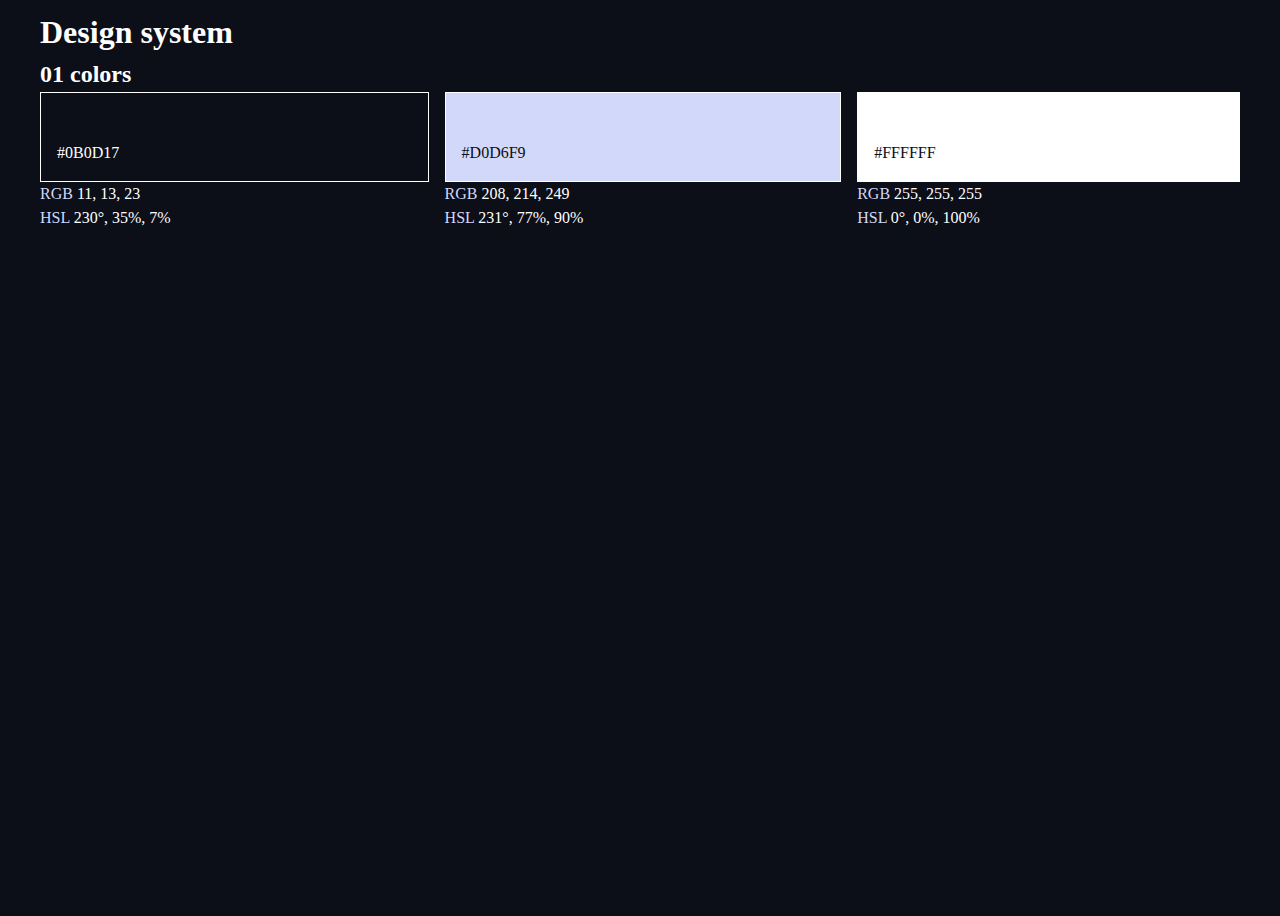
==== design-system.html @ f8a4a1fb "feat(styles): add color utility classes" ====
<html>
  <head>
    <title>Design system</title>

    <!-- Google fonts -->
    <link rel="preconnect" href="https://fonts.googleapis.com" />
    <link rel="preconnect" href="https://fonts.gstatic.com" crossorigin />
    <link
      href="https://fonts.googleapis.com/css2?family=Barlow+Condensed:wght@400;700&family=Bellefair&family=Barlow:wght@400;700&display=swap"
      rel="stylesheet"
    />

    <link rel="stylesheet" href="index.css" />

    <style></style>
  </head>
  <body class="bg-dark text-white">
    <div class="container">
      <h1>Design system</h1>

      <section id="colors">
        <h2><span>01</span> colors</h2>
        <div class="flex">
          <div style="flex-grow: 1">
            <div
              class="bg-dark text-white"
              style="padding: 3rem 1rem 1rem; border: 1px solid white"
            >
              #0B0D17
            </div>
            <p><span class="text-accent">RGB</span> 11, 13, 23</p>
            <p><span class="text-accent">HSL</span> 230°, 35%, 7%</p>
          </div>
          <div style="flex-grow: 1">
            <div
              class="bg-accent text-dark"
              style="padding: 3rem 1rem 1rem; border: 1px solid white"
            >
              #D0D6F9
            </div>
            <p><span class="text-accent">RGB</span> 208, 214, 249</p>
            <p><span class="text-accent">HSL</span> 231°, 77%, 90%</p>
          </div>
          <div style="flex-grow: 1">
            <div
              class="bg-white text-dark"
              style="padding: 3rem 1rem 1rem; border: 1px solid white"
            >
              #FFFFFF
            </div>
            <p><span class="text-accent">RGB</span> 255, 255, 255</p>
            <p><span class="text-accent">HSL</span> 0°, 0%, 100%</p>
          </div>
        </div>
      </section>
    </div>

    <script src="index.pack.js"></script>
  </body>
</html>
---- index.css ----
/* -------------------------------------------------------------------------- */
/* Custom properties -------------------------------------------------------- */
/* -------------------------------------------------------------------------- */

:root {
  --clr-dark: 230 35% 7%;
  --clr-light: 231 77% 90%;
  --clr-white: 0 0% 100%;
}

/* -------------------------------------------------------------------------- */
/* Reset -------------------------------------------------------------------- */
/* -------------------------------------------------------------------------- */

/* https://piccalil.li/blog/a-modern-css-reset/ */

/* Box sizing */
*,
*::before,
*::after {
  box-sizing: border-box;
}

/* Reset margins */
h1,
h2,
h3,
h4,
h5,
h6,
p,
figure,
picture {
  margin: 0;
}

/* Set up the body */
body {
  line-height: 1.5;
  min-height: 100vh;
}

/* Make images easier to work with */
img,
picture {
  max-width: 100%;
  display: block;
}

/* Make form elements easier to work with */
input,
button,
textarea,
select {
  font: inherit;
}

/* Remove animations for people who've turned them off */
@media (prefers-reduced-motion: reduce) {
  *,
  *::before,
  *::after {
    animation-duration: 0.01ms !important;
    animation-iteration-count: 1 !important;
    transition-duration: 0.01ms !important;
    scroll-behavior: auto !important;
  }
}

/* -------------------------------------------------------------------------- */
/* Utility classes ---------------------------------------------------------- */
/* -------------------------------------------------------------------------- */

.flex {
  display: flex;
  gap: var(--gap, 1rem);
}

.grid {
  display: grid;
  gap: var(--gap, 1rem);
}

.container {
  padding-inline: 2rem;
  margin-inline: auto;
  max-width: 80rem;
}

.sr-only {
  position: absolute;
  width: 1px;
  height: 1px;
  padding: 0;
  margin: -1px;
  overflow: hidden;
  clip: rect(0, 0, 0, 0);
  white-space: nowrap;
  border: 0;
}

.box {
  background: lightblue;
  padding: 3rem;
}

/* colors */
.bg-dark {
  background-color: hsl(var(--clr-dark));
}
.bg-accent {
  background-color: hsl(var(--clr-light));
}
.bg-white {
  background-color: hsl(var(--clr-white));
}

.text-dark {
  color: hsl(var(--clr-dark));
}
.text-accent {
  color: hsl(var(--clr-light));
}
.text-white {
  color: hsl(var(--clr-white));
}
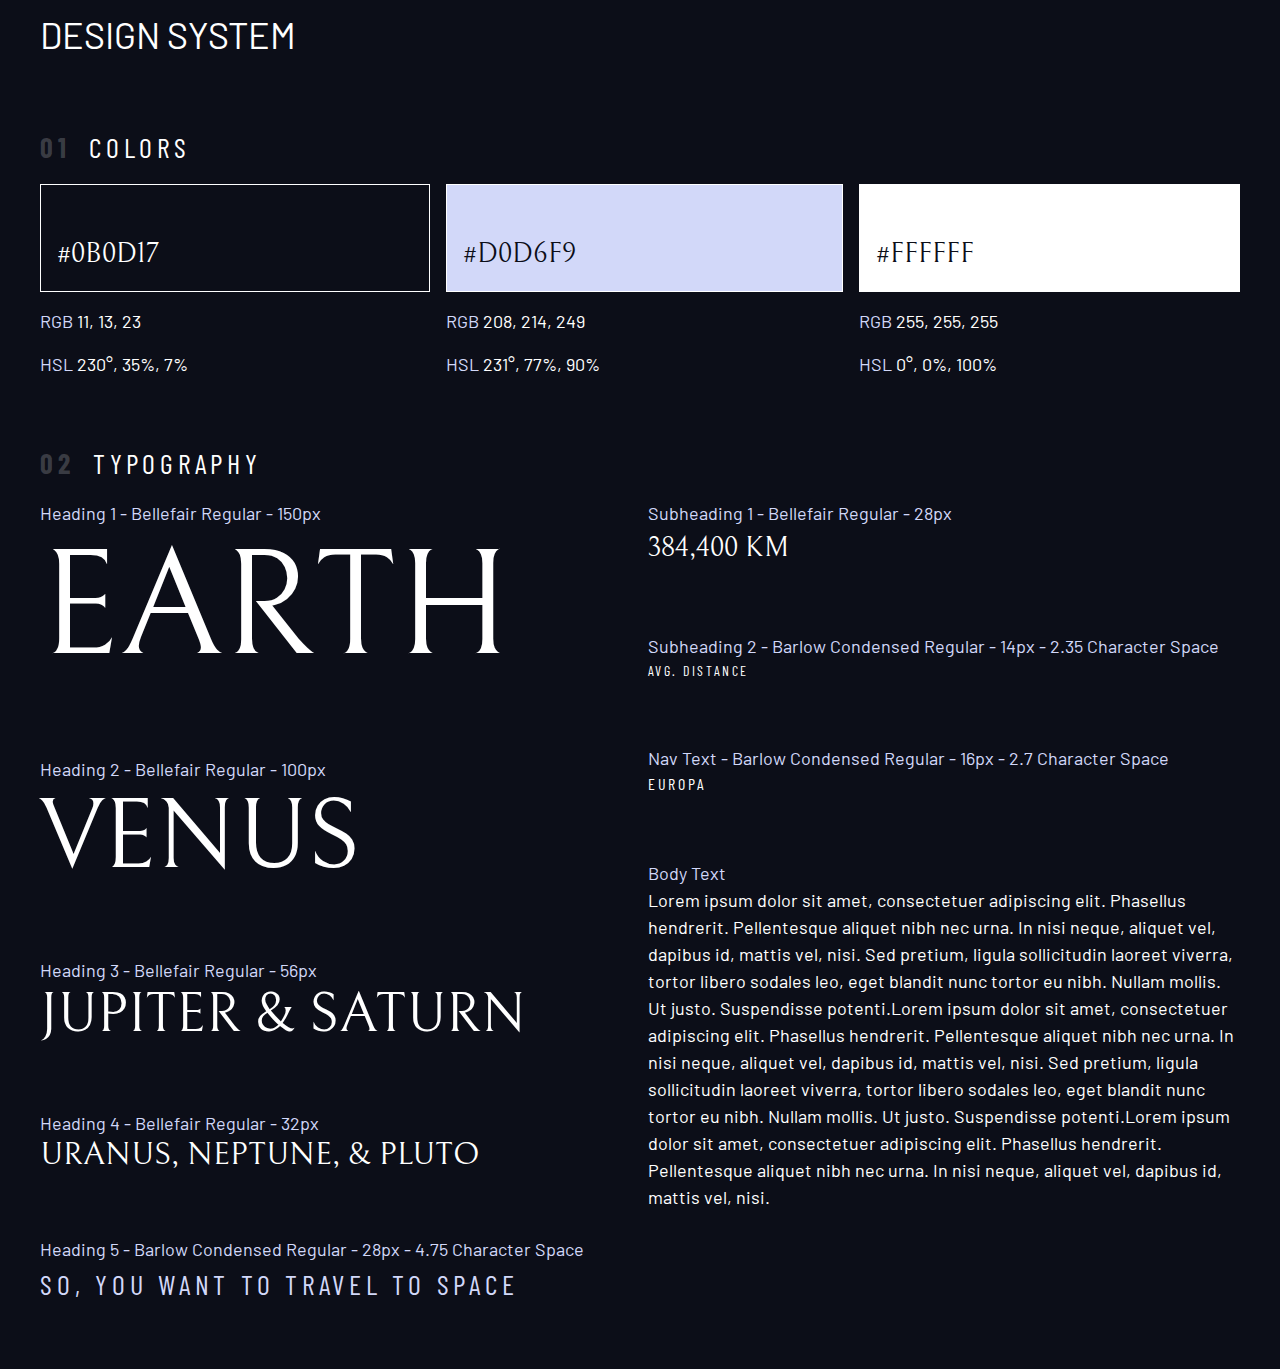
==== commit ca85c596: "feat(styles): add typography classes" ====
--- a/design-system.html
+++ b/design-system.html
@@ -14,16 +14,16 @@
 
     <style></style>
   </head>
-  <body class="bg-dark text-white">
-    <div class="container">
-      <h1>Design system</h1>
+  <body>
+    <div class="container flow">
+      <h1 class="uppercase">Design system</h1>
 
-      <section id="colors">
-        <h2><span>01</span> colors</h2>
+      <section class="flow" id="colors" style="margin: 4rem 0">
+        <h2 class="numbered-title"><span>01</span> colors</h2>
         <div class="flex">
-          <div style="flex-grow: 1">
+          <div class="flow" style="flex-grow: 1">
             <div
-              class="bg-dark text-white"
+              class="bg-dark text-white ff-serif fs-500"
               style="padding: 3rem 1rem 1rem; border: 1px solid white"
             >
               #0B0D17
@@ -31,9 +31,9 @@
             <p><span class="text-accent">RGB</span> 11, 13, 23</p>
             <p><span class="text-accent">HSL</span> 230°, 35%, 7%</p>
           </div>
-          <div style="flex-grow: 1">
+          <div class="flow" style="flex-grow: 1">
             <div
-              class="bg-accent text-dark"
+              class="bg-accent text-dark ff-serif fs-500"
               style="padding: 3rem 1rem 1rem; border: 1px solid white"
             >
               #D0D6F9
@@ -41,9 +41,9 @@
             <p><span class="text-accent">RGB</span> 208, 214, 249</p>
             <p><span class="text-accent">HSL</span> 231°, 77%, 90%</p>
           </div>
-          <div style="flex-grow: 1">
+          <div class="flow" style="flex-grow: 1">
             <div
-              class="bg-white text-dark"
+              class="bg-white text-dark ff-serif fs-500"
               style="padding: 3rem 1rem 1rem; border: 1px solid white"
             >
               #FFFFFF
@@ -53,6 +53,84 @@
           </div>
         </div>
       </section>
+
+      <section class="flow" id="typography" style="margin: 4rem 0">
+        <h2 class="numbered-title"><span>02 </span>Typography</h2>
+        <div class="flex">
+          <div class="flow" style="flex-basis: 100%; --flow-space: 4rem">
+            <div>
+              <p class="text-accent">Heading 1 - Bellefair Regular - 150px</p>
+              <p class="fs-900 ff-serif uppercase">Earth</p>
+            </div>
+            <div>
+              <p class="text-accent">Heading 2 - Bellefair Regular - 100px</p>
+              <p class="fs-800 ff-serif uppercase">Venus</p>
+            </div>
+            <div>
+              <p class="text-accent">Heading 3 - Bellefair Regular - 56px</p>
+              <p class="fs-700 ff-serif uppercase">Jupiter & Saturn</p>
+            </div>
+            <div>
+              <p class="text-accent">Heading 4 - Bellefair Regular - 32px</p>
+              <p class="fs-600 ff-serif uppercase">Uranus, Neptune, & Pluto</p>
+            </div>
+            <div>
+              <p class="text-accent">
+                Heading 5 - Barlow Condensed Regular - 28px - 4.75 Character
+                Space
+              </p>
+              <p
+                class="text-accent fs-500 ff-sans-cond uppercase letter-spacing-1"
+              >
+                So, you want to travel to space
+              </p>
+            </div>
+          </div>
+
+          <div class="flow" style="flex-basis: 100%; --flow-space: 4rem">
+            <div>
+              <p class="text-accent">Subheading 1 - Bellefair Regular - 28px</p>
+              <p class="fs-500 ff-serif uppercase">384,400 km</p>
+            </div>
+            <div>
+              <p class="text-accent">
+                Subheading 2 - Barlow Condensed Regular - 14px - 2.35 Character
+                Space
+              </p>
+              <p class="fs-200 uppercase ff-sans-cond letter-spacing-3">
+                Avg. Distance
+              </p>
+            </div>
+            <div>
+              <p class="text-accent">
+                Nav Text - Barlow Condensed Regular - 16px - 2.7 Character Space
+              </p>
+              <p class="fs-300 uppercase ff-sans-cond letter-spacing-2">
+                Europa
+              </p>
+            </div>
+            <div>
+              <p class="text-accent">Body Text</p>
+              <p>
+                Lorem ipsum dolor sit amet, consectetuer adipiscing elit.
+                Phasellus hendrerit. Pellentesque aliquet nibh nec urna. In nisi
+                neque, aliquet vel, dapibus id, mattis vel, nisi. Sed pretium,
+                ligula sollicitudin laoreet viverra, tortor libero sodales leo,
+                eget blandit nunc tortor eu nibh. Nullam mollis. Ut justo.
+                Suspendisse potenti.Lorem ipsum dolor sit amet, consectetuer
+                adipiscing elit. Phasellus hendrerit. Pellentesque aliquet nibh
+                nec urna. In nisi neque, aliquet vel, dapibus id, mattis vel,
+                nisi. Sed pretium, ligula sollicitudin laoreet viverra, tortor
+                libero sodales leo, eget blandit nunc tortor eu nibh. Nullam
+                mollis. Ut justo. Suspendisse potenti.Lorem ipsum dolor sit
+                amet, consectetuer adipiscing elit. Phasellus hendrerit.
+                Pellentesque aliquet nibh nec urna. In nisi neque, aliquet vel,
+                dapibus id, mattis vel, nisi.
+              </p>
+            </div>
+          </div>
+        </div>
+      </section>
     </div>
 
     <script src="index.pack.js"></script>
--- a/index.css
+++ b/index.css
@@ -3,9 +3,25 @@
 /* -------------------------------------------------------------------------- */
 
 :root {
+  /* Colors */
   --clr-dark: 230 35% 7%;
   --clr-light: 231 77% 90%;
   --clr-white: 0 0% 100%;
+
+  /* Font-sizes */
+  --fs-900: 9.375rem;
+  --fs-800: 6.25rem;
+  --fs-700: 3.5rem;
+  --fs-600: 2rem;
+  --fs-500: 1.75rem;
+  --fs-400: 1.125rem;
+  --fs-300: 1rem;
+  --fs-200: 0.875rem;
+
+  /* Font-families */
+  --ff-serif: 'Bellefair', serif;
+  --ff-sans-cond: 'Barlow Condensed', sans-serif;
+  --ff-sans-normal: 'Barlow', sans-serif;
 }
 
 /* -------------------------------------------------------------------------- */
@@ -34,8 +50,22 @@
   margin: 0;
 }
 
+h1,
+h2,
+h3,
+h4,
+h5,
+h6,
+p {
+  font-weight: 400;
+}
+
 /* Set up the body */
 body {
+  font-family: var(--ff-sans-normal);
+  font-size: var(--fs-400);
+  background-color: hsl(var(--clr-dark));
+  color: hsl(var(--clr-white));
   line-height: 1.5;
   min-height: 100vh;
 }
@@ -87,6 +117,10 @@
   max-width: 80rem;
 }
 
+.flow > *:where(:not(:first-child)) {
+  margin-top: var(--flow-space, 1rem);
+}
+
 .sr-only {
   position: absolute;
   width: 1px;
@@ -104,7 +138,7 @@
   padding: 3rem;
 }
 
-/* colors */
+/* Colors */
 .bg-dark {
   background-color: hsl(var(--clr-dark));
 }
@@ -124,3 +158,74 @@
 .text-white {
   color: hsl(var(--clr-white));
 }
+
+/* Typography */
+
+.ff-serif {
+  font-family: var(--ff-serif);
+}
+.ff-sans-cond {
+  font-family: var(--ff-sans-cond);
+}
+.ff-sans-normal {
+  font-family: var(--ff-sans-normal);
+}
+
+.letter-spacing-1 {
+  letter-spacing: 4.75px;
+}
+.letter-spacing-2 {
+  letter-spacing: 2.7px;
+}
+.letter-spacing-3 {
+  letter-spacing: 2.35px;
+}
+
+.uppercase {
+  text-transform: uppercase;
+}
+
+.fs-900 {
+  font-size: var(--fs-900);
+}
+.fs-800 {
+  font-size: var(--fs-800);
+}
+.fs-700 {
+  font-size: var(--fs-700);
+}
+.fs-600 {
+  font-size: var(--fs-600);
+}
+.fs-500 {
+  font-size: var(--fs-500);
+}
+.fs-400 {
+  font-size: var(--fs-400);
+}
+.fs-300 {
+  font-size: var(--fs-300);
+}
+.fs-200 {
+  font-size: var(--fs-200);
+}
+
+.fs-900,
+.fs-800,
+.fs-700,
+.fs-600 {
+  line-height: 1.1;
+}
+
+.numbered-title {
+  font-family: var(--ff-sans-cond);
+  font-size: var(--fs-500);
+  text-transform: uppercase;
+  letter-spacing: 4.725px;
+}
+
+.numbered-title > span {
+  margin-right: 0.5rem;
+  font-weight: 700;
+  color: hsl(var(--clr-white) / 0.2);
+}
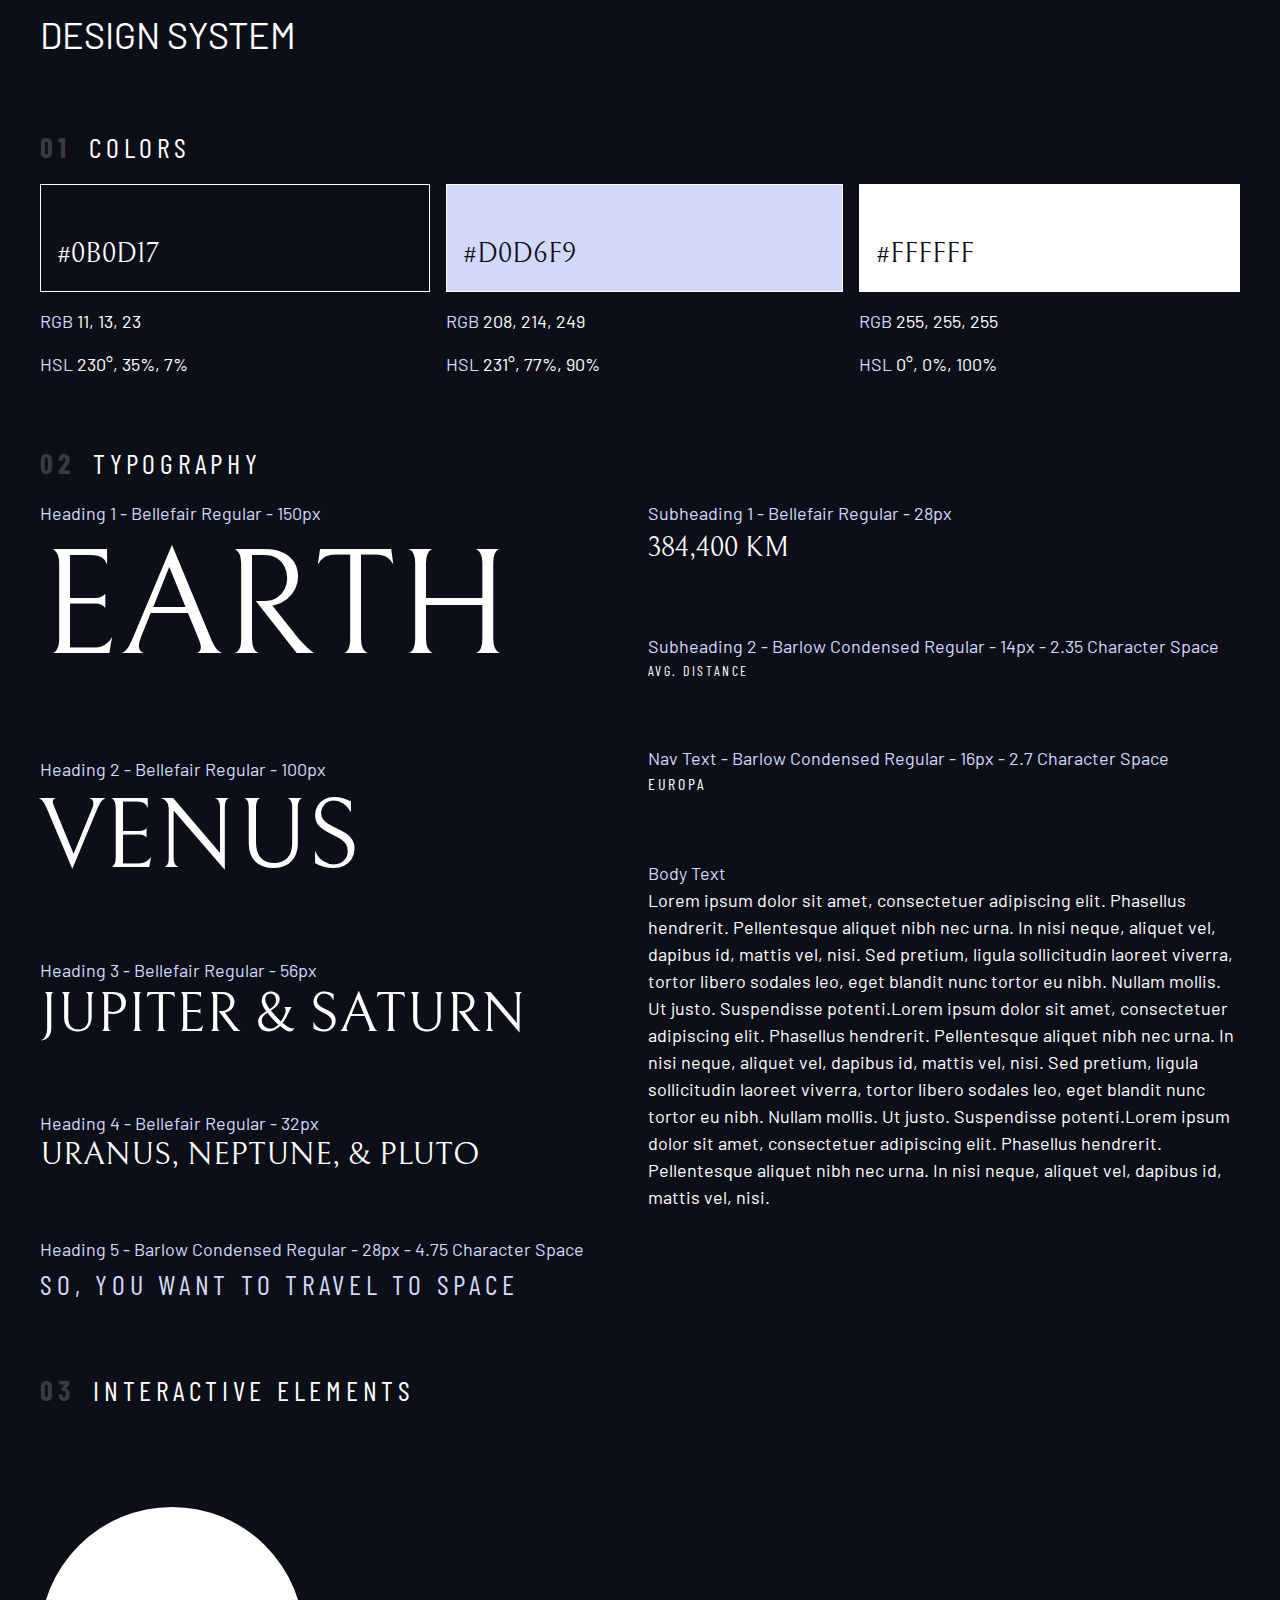
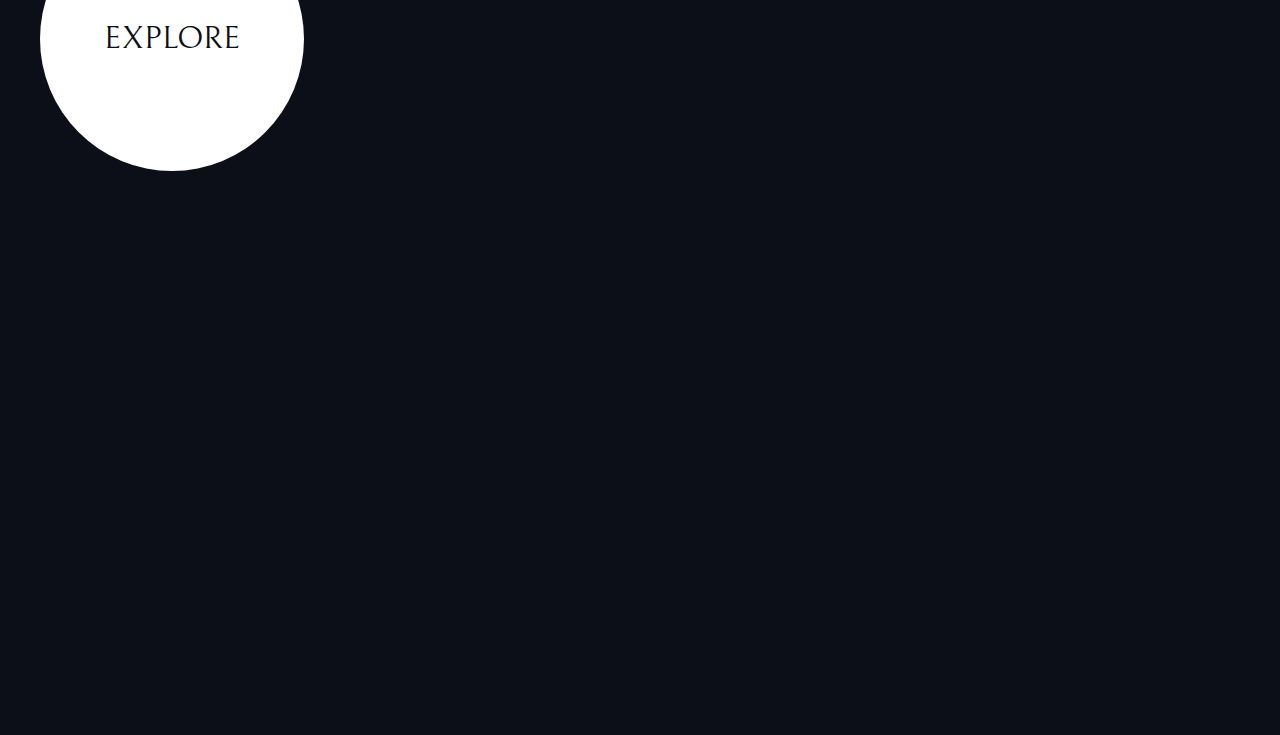
==== commit f72e6c01: "feat(styles): add big button component" ====
--- a/design-system.html
+++ b/design-system.html
@@ -131,6 +131,31 @@
           </div>
         </div>
       </section>
+      <section class="flow" id="interactive-elements">
+        <h2 class="numbered-title"><span>03</span> Interactive elements</h2>
+
+        <!-- navigation -->
+        <div></div>
+
+        <div class="flex">
+          <div style="margin-top: 5rem">
+            <!-- explore button -->
+            <a
+              href="#"
+              class="large-button uppercase ff-serif fs-600 text-dark bg-white"
+              >Explore</a
+            >
+          </div>
+
+          <div style="margin: 50vh">
+            <!-- Tabs -->
+
+            <!-- Dots -->
+
+            <!-- Numbers -->
+          </div>
+        </div>
+      </section>
     </div>
 
     <script src="index.pack.js"></script>
--- a/index.css
+++ b/index.css
@@ -229,3 +229,37 @@
   font-weight: 700;
   color: hsl(var(--clr-white) / 0.2);
 }
+
+/* -------------------------------------------------------------------------- */
+/* Components --------------------------------------------------------------- */
+/* -------------------------------------------------------------------------- */
+
+.large-button {
+  position: relative;
+  display: grid;
+  z-index: 1;
+  place-items: center;
+  padding: 0 2em;
+  border-radius: 50%;
+  aspect-ratio: 1;
+  text-decoration: none;
+}
+
+.large-button::after {
+  content: '';
+  position: absolute;
+  z-index: -1;
+  background: red;
+  width: 100%;
+  height: 100%;
+  background: hsl(var(--clr-white) / 0.15);
+  border-radius: 50%;
+  opacity: 0;
+  transition: opacity 500ms linear, transform 500ms ease-in-out;
+}
+
+.large-button:hover::after,
+.large-button:focus::after {
+  opacity: 1;
+  transform: scale(1.5);
+}
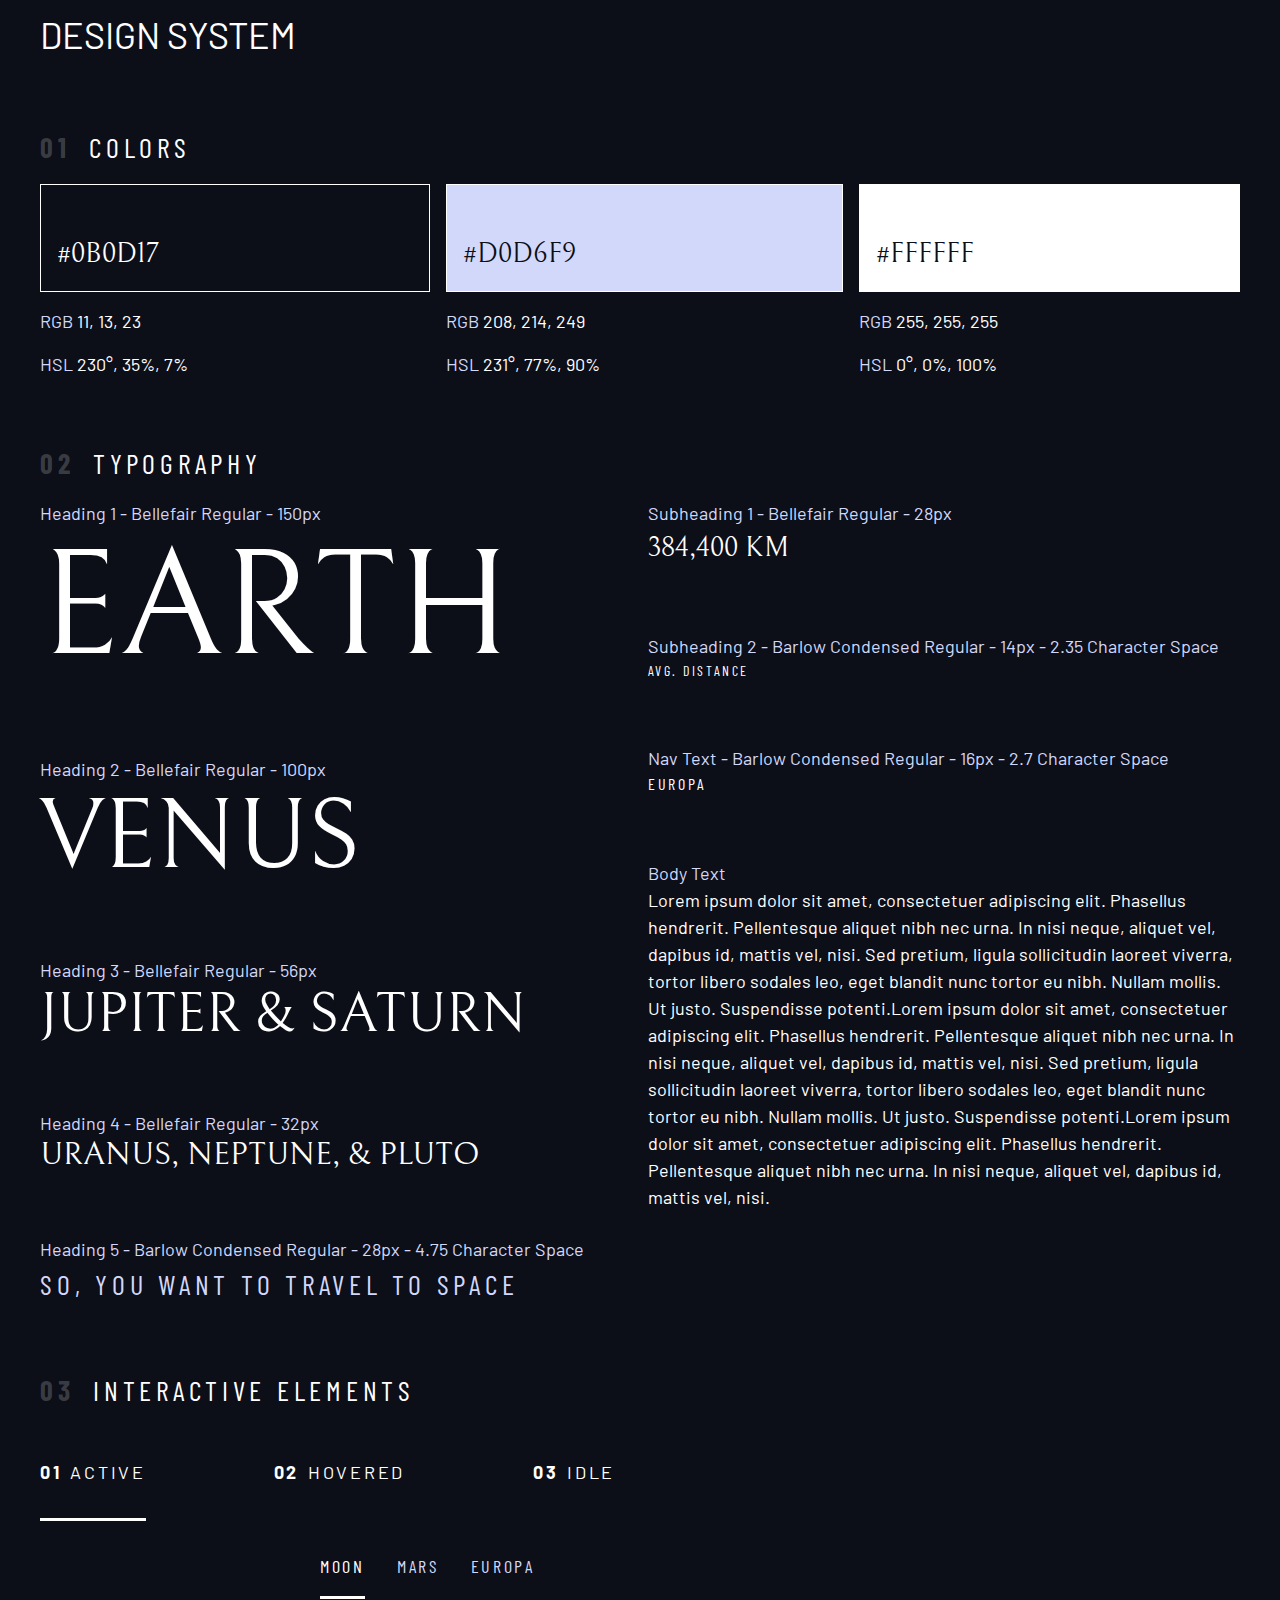
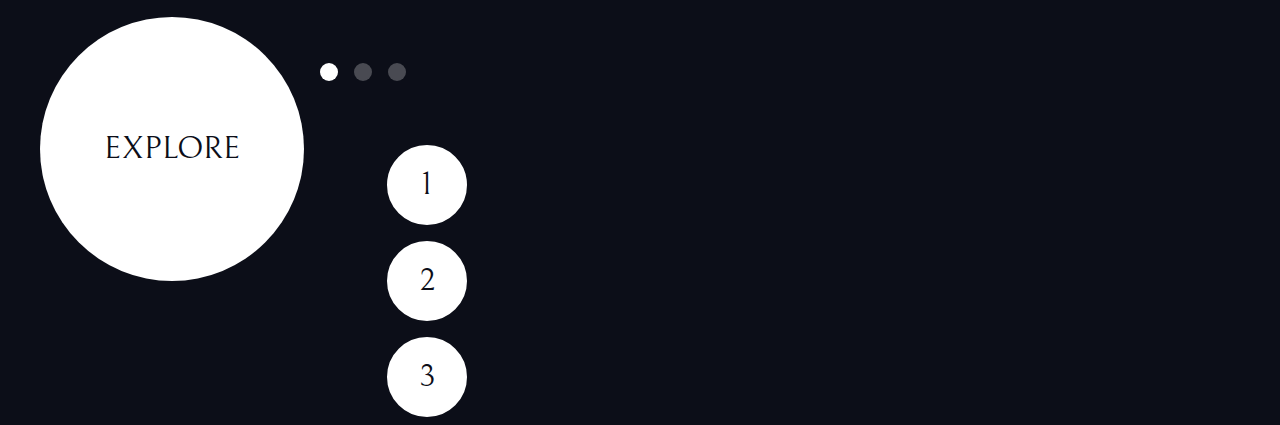
==== commit 785fac1f: "feat(styles): add indicator components" ====
--- a/design-system.html
+++ b/design-system.html
@@ -131,11 +131,32 @@
           </div>
         </div>
       </section>
+
       <section class="flow" id="interactive-elements">
         <h2 class="numbered-title"><span>03</span> Interactive elements</h2>
 
         <!-- navigation -->
-        <div></div>
+        <div>
+          <nav>
+            <ul class="primary-navigation underline-indicators flex">
+              <li class="active">
+                <a class="uppercase text-white letter-spacing-2" href="#"
+                  ><span>01</span>Active</a
+                >
+              </li>
+              <li>
+                <a class="uppercase text-white letter-spacing-2" href="#"
+                  ><span>02</span>Hovered</a
+                >
+              </li>
+              <li>
+                <a class="uppercase text-white letter-spacing-2" href="#"
+                  ><span>03</span>Idle</a
+                >
+              </li>
+            </ul>
+          </nav>
+        </div>
 
         <div class="flex">
           <div style="margin-top: 5rem">
@@ -147,12 +168,57 @@
             >
           </div>
 
-          <div style="margin: 50vh">
+          <div class="flow" style="--flow-space: 4rem">
             <!-- Tabs -->
+            <div class="tab-list underline-indicators flex">
+              <button
+                aria-selected="true"
+                class="uppercase ff-sans-cond text-accent bg-dark letter-spacing-2"
+              >
+                Moon
+              </button>
+              <button
+                aria-selected="false"
+                class="uppercase ff-sans-cond text-accent bg-dark letter-spacing-2"
+              >
+                Mars
+              </button>
+              <button
+                aria-selected="false"
+                class="uppercase ff-sans-cond text-accent bg-dark letter-spacing-2"
+              >
+                Europa
+              </button>
+            </div>
 
             <!-- Dots -->
+            <div class="dot-indicators flex">
+              <button aria-selected="true">
+                <span class="sr-only">Slide title</span>
+              </button>
+              <button aria-selected="false">
+                <span class="sr-only">Slide title</span>
+              </button>
+              <button aria-selected="false">
+                <span class="sr-only">Slide title</span>
+              </button>
+            </div>
 
             <!-- Numbers -->
+            <div
+              class="number-indicators flex"
+              style="flex-direction: column; align-items: center"
+            >
+              <button class="uppercase ff-serif fs-600" aria-selected="true">
+                1
+              </button>
+              <button class="uppercase ff-serif fs-600" aria-selected="false">
+                2
+              </button>
+              <button class="uppercase ff-serif fs-600" aria-selected="false">
+                3
+              </button>
+            </div>
           </div>
         </div>
       </section>
--- a/index.css
+++ b/index.css
@@ -263,3 +263,67 @@
   opacity: 1;
   transform: scale(1.5);
 }
+
+.primary-navigation {
+  --gap: 8rem;
+  --underline-gap: 2rem;
+  list-style: none;
+  padding: 0;
+  margin: 0;
+}
+
+.primary-navigation a {
+  text-decoration: none;
+}
+
+.primary-navigation a > span {
+  font-weight: 700;
+  margin-right: 0.5em;
+}
+
+.underline-indicators > * {
+  cursor: pointer;
+  padding: var(--underline-gap, 1rem) 0;
+  border: 0;
+  border-bottom: 0.2rem solid;
+  border-color: hsl(var(--clr-white) / 0);
+}
+
+.underline-indicators > :where(:hover, :focus) {
+  border-color: hsl(var(--clr-white) / 0.5);
+}
+
+.underline-indicators > :where(.active, [aria-selected='true']) {
+  color: hsl(var(--clr-white) / 1);
+  border-color: hsl(var(--clr-white) / 1);
+}
+
+.tab-list {
+  --gap: 2rem;
+}
+
+.dot-indicators > * {
+  cursor: pointer;
+  border: 0;
+  border-radius: 50%;
+  padding: 0.5em;
+  background-color: hsl(var(--clr-white) / 0.25);
+}
+
+.dot-indicators > :where(:hover, :focus) {
+  background-color: hsl(var(--clr-white) / 0.5);
+}
+
+.dot-indicators > [aria-selected='true'] {
+  background-color: hsl(var(--clr-white) / 1);
+}
+
+.number-indicators > * {
+  cursor: pointer;
+  color: hsl(var(--clr-dark));
+  background-color: hsl(var(--clr-white));
+  border: 2px solid hsl(var(--clr-white));
+  border-radius: 50%;
+  aspect-ratio: 1;
+  width: 2.5em;
+}
